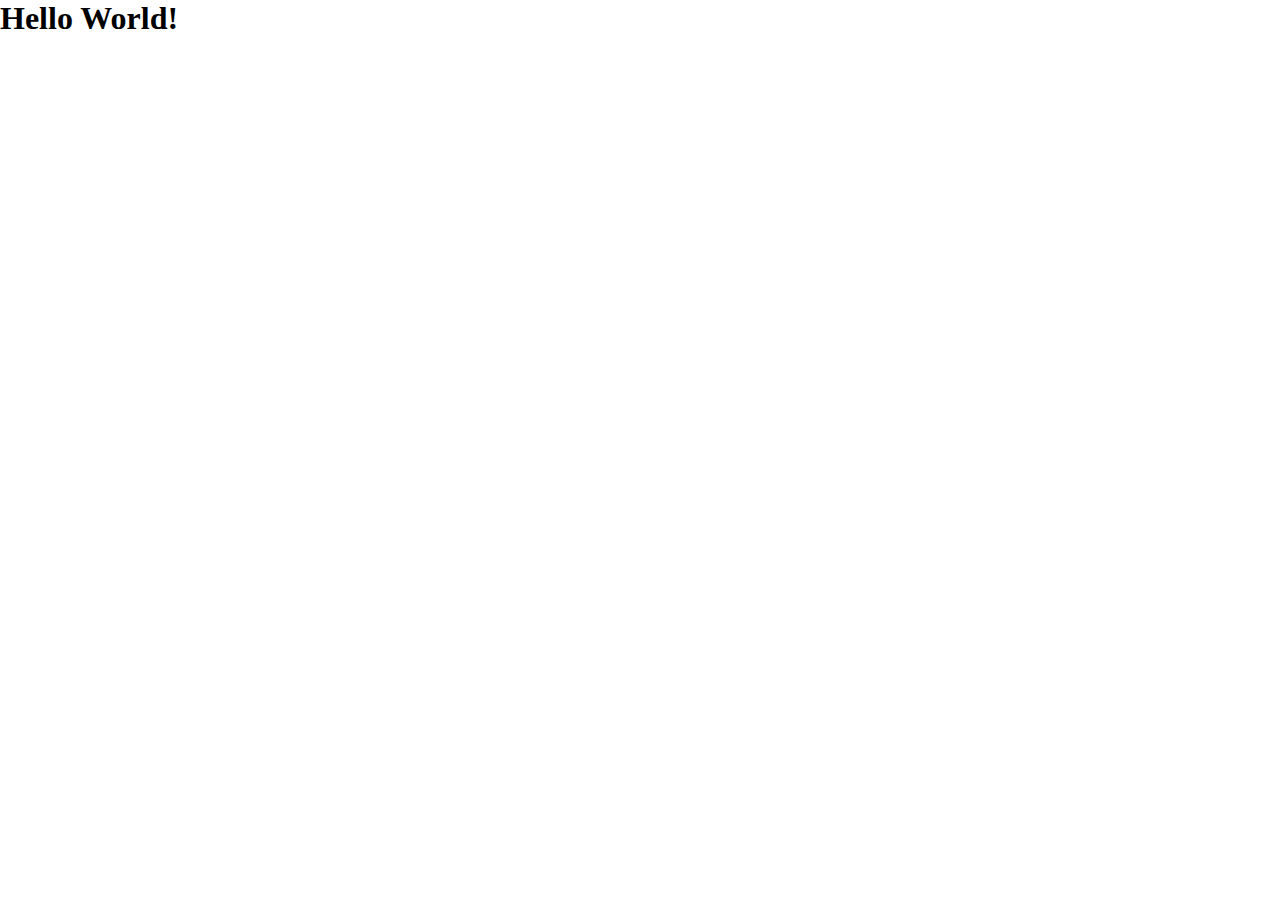
==== index.html @ be06c4e3 "Initial Commit" ====
<!DOCTYPE html>
<html lang="en">
<head>
  <meta charset="UTF-8" />
  <meta name="viewport" content="width=device-width, initial-scale=1.0" />
  <link rel="stylesheet" href="styles.css" />
  <title>Festa Junina PSI</title>
</head>
<body>
  <H1>Hello World!</H1>
</body>
</html>
---- styles.css ----
/* Global Styles */
* {
  margin: 0;
  padding: 0;
  box-sizing: border-box;
  -webkit-font-smoothing: antialiased;
  -moz-osx-font-smoothing: grayscale;
}
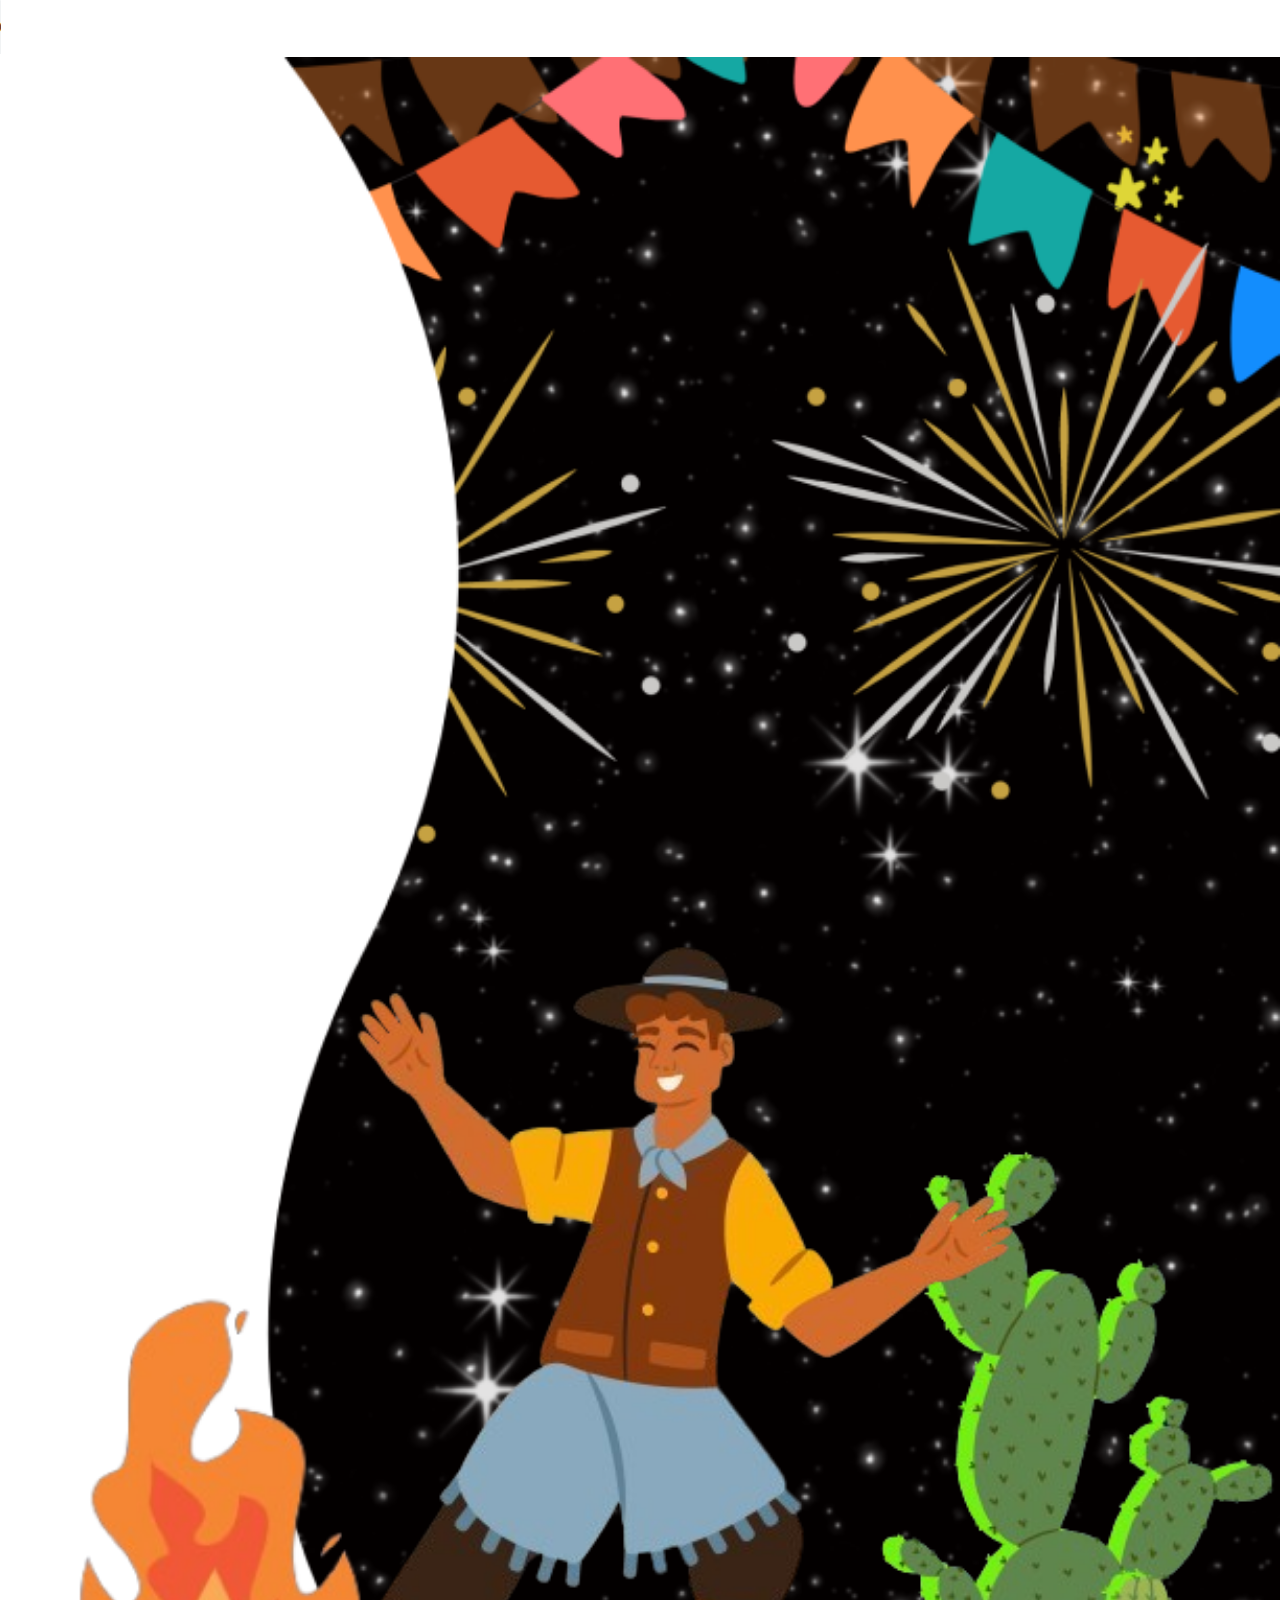
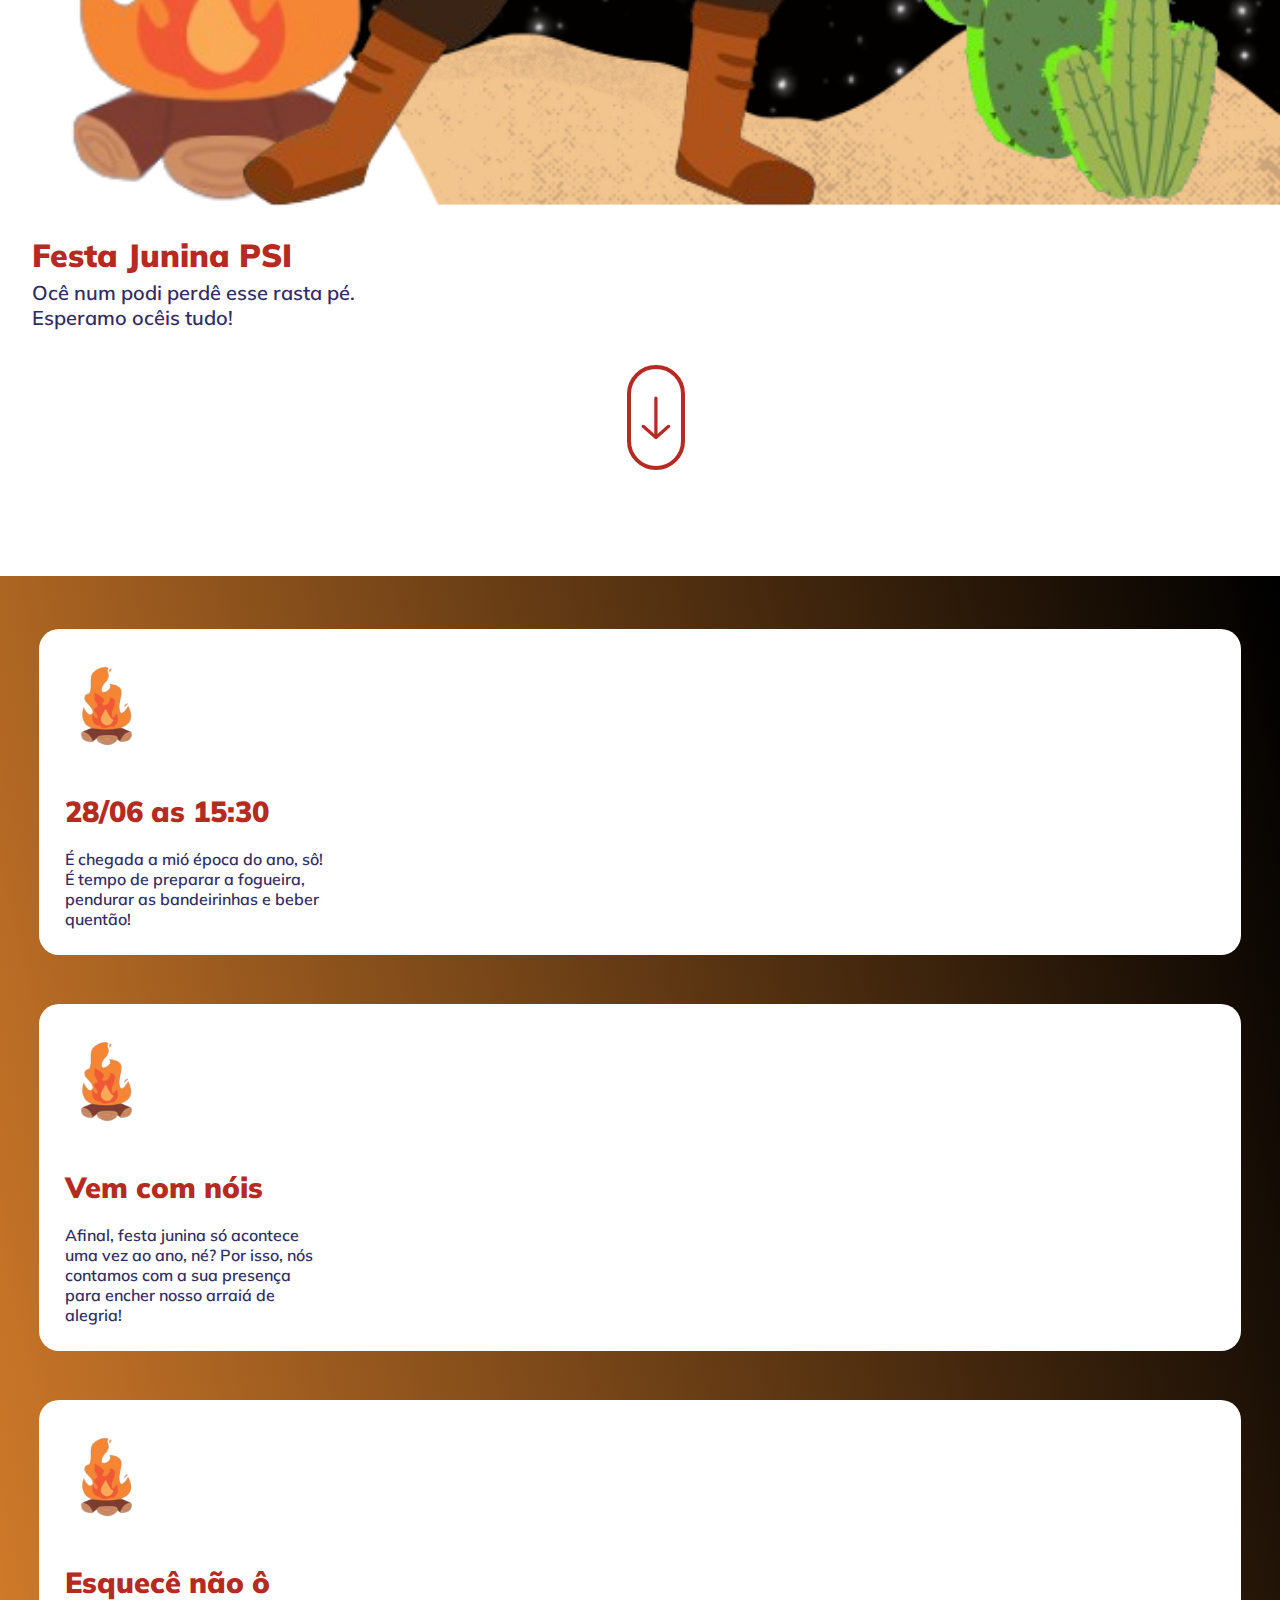
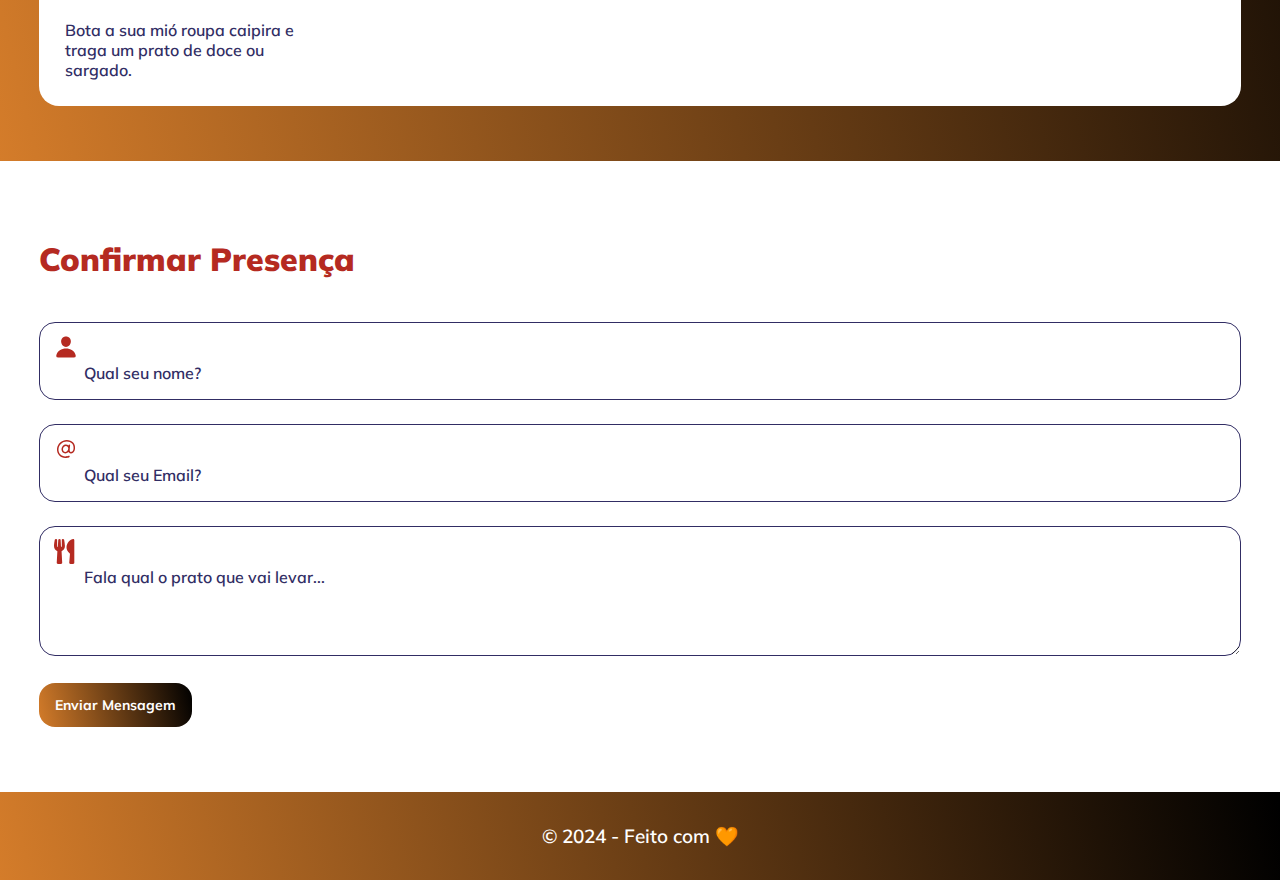
==== commit d4c686ba: "Project Finalization" ====
--- a/index.html
+++ b/index.html
@@ -1,12 +1,95 @@
 <!DOCTYPE html>
 <html lang="en">
 <head>
+  <link rel="preconnect" href="https://fonts.googleapis.com" />
+  <link rel="preconnect" href="https://fonts.gstatic.com" crossorigin />
   <meta charset="UTF-8" />
+  <meta http-equiv="X-UA-Compatible" content="IE=edge" />
   <meta name="viewport" content="width=device-width, initial-scale=1.0" />
+
+  <link
+      href="https://fonts.googleapis.com/css2?family=Mulish:wght@600;700;900&display=swap"
+      rel="stylesheet"
+    />
   <link rel="stylesheet" href="styles.css" />
   <title>Festa Junina PSI</title>
 </head>
 <body>
-  <H1>Hello World!</H1>
+  <audio autoplay controls>
+    <source src="./audio/Quadrilha.mp3" type="audio/mpeg">
+    Your browser does not support the audio tag.
+  </audio>
+  <section id="hero">
+    <div class="bumpkin">
+      <img src="./images/bumpkin.png" alt="" />
+    </div>
+    <div class="hero-cta">
+      <h1>Festa Junina PSI</h1>
+      <p>Ocê num podi perdê esse rasta pé.
+        <br> Esperamo ocêis tudo!</p>
+      <a href="#cards" class="button-down">
+        <img src="./images/arrow-down.svg" alt="" />
+      </a>
+      <br>
+    </div>
+  </section>
+  <section id="cards">
+    <div class="card">
+      <img src="./images/bonfire.svg" alt="" />
+      <div class="card-text">
+        <h3>28/06 as 15:30</h3>
+        <p>
+          É chegada a mió época do ano, sô! É tempo de preparar a fogueira, pendurar as bandeirinhas e beber quentão!
+        </p>
+      </div>
+    </div>
+    <div class="card">
+      <img src="./images/bonfire.svg" alt="" />
+      <div class="card-text">
+        <h3>Vem com nóis</h3>
+        <p>
+          Afinal, festa junina só acontece uma vez ao ano, né? Por isso, nós contamos com a sua presença para encher nosso arraiá de alegria!
+        </p>
+      </div>
+    </div>
+    <div class="card">
+      <img src="./images/bonfire.svg" alt="" />
+      <div class="card-text">
+        <h3>Esquecê não ô</h3>
+        <p>
+          Bota a sua mió roupa caipira e traga um prato de doce ou sargado.
+        </p>
+      </div>
+    </div>
+  </section>
+  <section id="contact">
+    <form 
+    action="https://formsubmit.co/matheus.dev23@gmail.com" 
+    method="POST"
+    >
+      <h2>Confirmar Presença</h2>
+      <fieldset>
+        <div class="input-wrapper">
+          <input id="name" type="text" name="text" placeholder="Qual seu nome?" required />
+        </div>
+        <div class="input-wrapper">
+          <input id="email" type="email" name="email" placeholder="Qual seu Email?" required />
+        </div>
+        <div class="input-wrapper">
+          <textarea id="food" name="textarea" placeholder="Fala qual o prato que vai levar..." required ></textarea>
+        </div>
+        <input type="hidden" name="_captcha" value="false">
+        <input type="hidden" name="_next" value="http://localhost:5500/obrigado.html">
+      </fieldset>
+
+      <button class="button" type="submit">Enviar Mensagem</button>
+    </form>
+    <div class="stars">
+     
+    </div>
+  </section>
+  <footer>
+    <p>&copy; 2024 - Feito com 🧡</p>
+  </footer>
 </body>
 </html>--- a/styles.css
+++ b/styles.css
@@ -5,4 +5,313 @@
   box-sizing: border-box;
   -webkit-font-smoothing: antialiased;
   -moz-osx-font-smoothing: grayscale;
+}
+
+
+:root {
+  font-size: 62.5%;
+  --base-font: 'Mulish', sans-serif;
+
+  /* Colors */
+  --white: #ffffff;
+  --light-gray: #f9f4fb;
+  --accent-color: #B52A21;
+  --text-base-color: #312d64;
+  --gradient-background: linear-gradient(76.21deg, #D47C2A 0%, #000000 99.68%);
+}
+
+html {
+  scroll-behavior: smooth;
+}
+
+body {
+  background: var(--white);
+  font-family: var(--base-font);
+}
+
+img {
+  width: 100%;
+}
+
+/* Typography */
+h1 {
+  font-size: 3.2rem;
+  line-height: 4rem;
+  font-weight: 900;
+  color: var(--accent-color);
+  margin: 1.7rem 0 0.5rem 0;
+
+}
+
+h2 {
+  font-size: 3.2rem;
+  line-height: 4rem;
+  font-weight: 900;
+  color: var(--accent-color);
+
+}
+
+h3 {
+  font-size: 2.9rem;
+  line-height: 3.6rem;
+  font-weight: 900;
+  color: var(--accent-color);
+  margin-bottom: 2rem;
+}
+
+p {
+  font-size: 1.6rem;
+  line-height: 2rem;
+  font-weight: 600;
+  color: var(--text-base-color);
+  text-decoration: none;
+}
+
+
+.obrigado {
+  width: 100%;
+  height: 100vh;
+
+  display: block;
+  align-items: center;
+  justify-content: center;
+
+  font-size: 3.2rem;
+  line-height: 4rem;
+  padding: 4rem;
+
+  height: 62.2rem;
+  margin: 0 auto;
+  background: url(./images/thanks.svg);
+  background-repeat: no-repeat;
+  background-position: right;
+
+}
+/* Form */
+button,
+input,
+fieldset,
+textarea {
+  border: none;
+  background: none;
+  font-family: var(--base-font);
+}
+
+/* Hero Section */
+#hero {
+  padding: 0 0rem 9.3rem 3.2rem;
+  width: 100%;
+}
+
+#hero .hero-cta p {
+  font-size: 2rem;
+  line-height: 2.5rem;
+  font-weight: 600;
+  color: var(--text-base-color);
+  margin-bottom: 3.5rem;
+}
+
+#hero .hero-cta .button-down {
+  width: 5.8rem;
+  height: 10.5rem;
+  border: 4px solid var(--accent-color);
+  border-radius: 76rem;
+  display: flex;
+  align-items: center;
+  justify-content: center;
+  margin: 0 auto;
+  transition: filter 300ms;
+}
+
+#hero .hero-cta .button-down:hover {
+  filter: brightness(0.7);
+}
+
+#hero .hero-cta .button-down img {
+  width: 3rem;
+}
+
+/* Cards Section */
+#cards {
+  width: 100%;
+  height: 100%;
+  background: var(--gradient-background);
+  padding: 5.3rem 3.9rem 5.5rem;
+  display: grid;
+  gap: 4.9rem;
+}
+
+#cards .card {
+  background: var(--white);
+  padding: 2.6rem;
+  border-radius: 2rem;
+}
+
+#cards .card img {
+  width: 8rem;
+  margin-bottom: 3.3rem;
+}
+
+#cards .card .card-text {
+  width: 26.5rem;
+}
+
+/* Contact Section */
+#contact {
+  width: 100%;
+  height: 100%;
+  padding: 7.8rem 3.9rem 6.5rem;
+}
+
+#contact form h2 {
+  margin-bottom: 4.3rem;
+}
+
+#contact form .input-wrapper {
+  margin-bottom: 2.4rem;
+}
+
+#contact form input,
+#contact form textarea {
+  width: 100%;
+  border: 0.15rem solid var(--text-base-color);
+  border-radius: 1.6rem;
+  padding: 4rem 1.6rem 1.6rem;
+  color: var(--text-base-color);
+  font-weight: 600;
+  font-size: 1.6rem;
+}
+
+#contact form textarea {
+  height: 13rem;
+  resize: vertical;
+}
+
+#contact form input::placeholder,
+#contact form textarea::placeholder {
+  color: var(--text-base-color);
+  font-weight: 600;
+  font-size: 1.6rem;
+  padding-left: 2.8rem;
+}
+
+
+#contact form button {
+  background: var(--gradient-background);
+  color: var(--white);
+  font-size: 1.4rem;
+  font-weight: 700;
+  line-height: 2.4rem;
+  padding: 1rem 1.6rem;
+  border-radius: 1.6rem;
+  cursor: pointer;
+  transition: filter 200ms;
+}
+
+#contact form button:hover {
+  filter: brightness(0.9);
+}
+
+#name {
+  background: url(./images/person.svg) no-repeat scroll 1.4rem 1.2rem;
+}
+
+#email {
+  background: url(./images/mail.svg) no-repeat scroll 1.4rem 1.2rem;
+}
+
+#food {
+  background: url(./images/food.svg) no-repeat scroll 1.4rem 1.2rem;
+}
+
+/* Footer Section */
+footer {
+  background: var(--gradient-background);
+
+  padding: 3.2rem 1.6rem;
+}
+
+footer p {
+  color: var(--white);
+  font-size: 1.9rem;
+  line-height: 2.4rem;
+  font-weight: 600;
+  text-align: center;
+}
+
+/* @media */
+
+@media (min-width: 1440px) {
+  /* Global Styles */
+  h1 {
+    font-size: 5.8rem;
+    line-height: 7.3rem;
+    margin: 0 0 0.8rem;
+  }
+
+  /* Hero Section */
+  #hero {
+    display: flex;
+    justify-content: space-between;
+    padding: 0 0rem 10rem 10.9rem;
+    max-height: 83.6rem;
+  }
+
+  #hero .hero-cta {
+    order: 1;
+    margin-top: 31.2rem;
+  }
+
+  #hero .bumpkin {
+    order: 2;
+  }
+
+  #hero .hero-cta p {
+    font-size: 3.2rem;
+    line-height: 4rem;
+    margin-bottom: 17.9rem;
+  }
+
+  #hero .hero-cta .button-down {
+    margin: 0;
+    justify-self: flex-end;
+  }
+
+  /* Cards Section */
+  #cards {
+    grid-template-columns: repeat(3, 1fr);
+    gap: 4rem;
+    padding: 6rem 8rem 6rem;
+  }
+
+  #cards .card {
+    padding: 3.2rem;
+    border-radius: 2.4rem;
+  }
+
+  #cards .card img {
+    width: 9.7rem;
+    margin-bottom: 2rem;
+  }
+
+  /* Contact Section */
+  #contact {
+    display: flex;
+    align-items: center;
+    gap: 9.2rem;
+    padding: 0;
+    height: 62.2rem;
+    margin: 0 auto;
+    background: url(./images/lightArt.svg);
+    background-repeat: no-repeat;
+    background-position: right;
+  }
+
+  #contact form {
+    flex: 1;
+    margin-left: 10.9rem;
+  }
+  #contact .stars {
+    flex: 1;
+  }
 }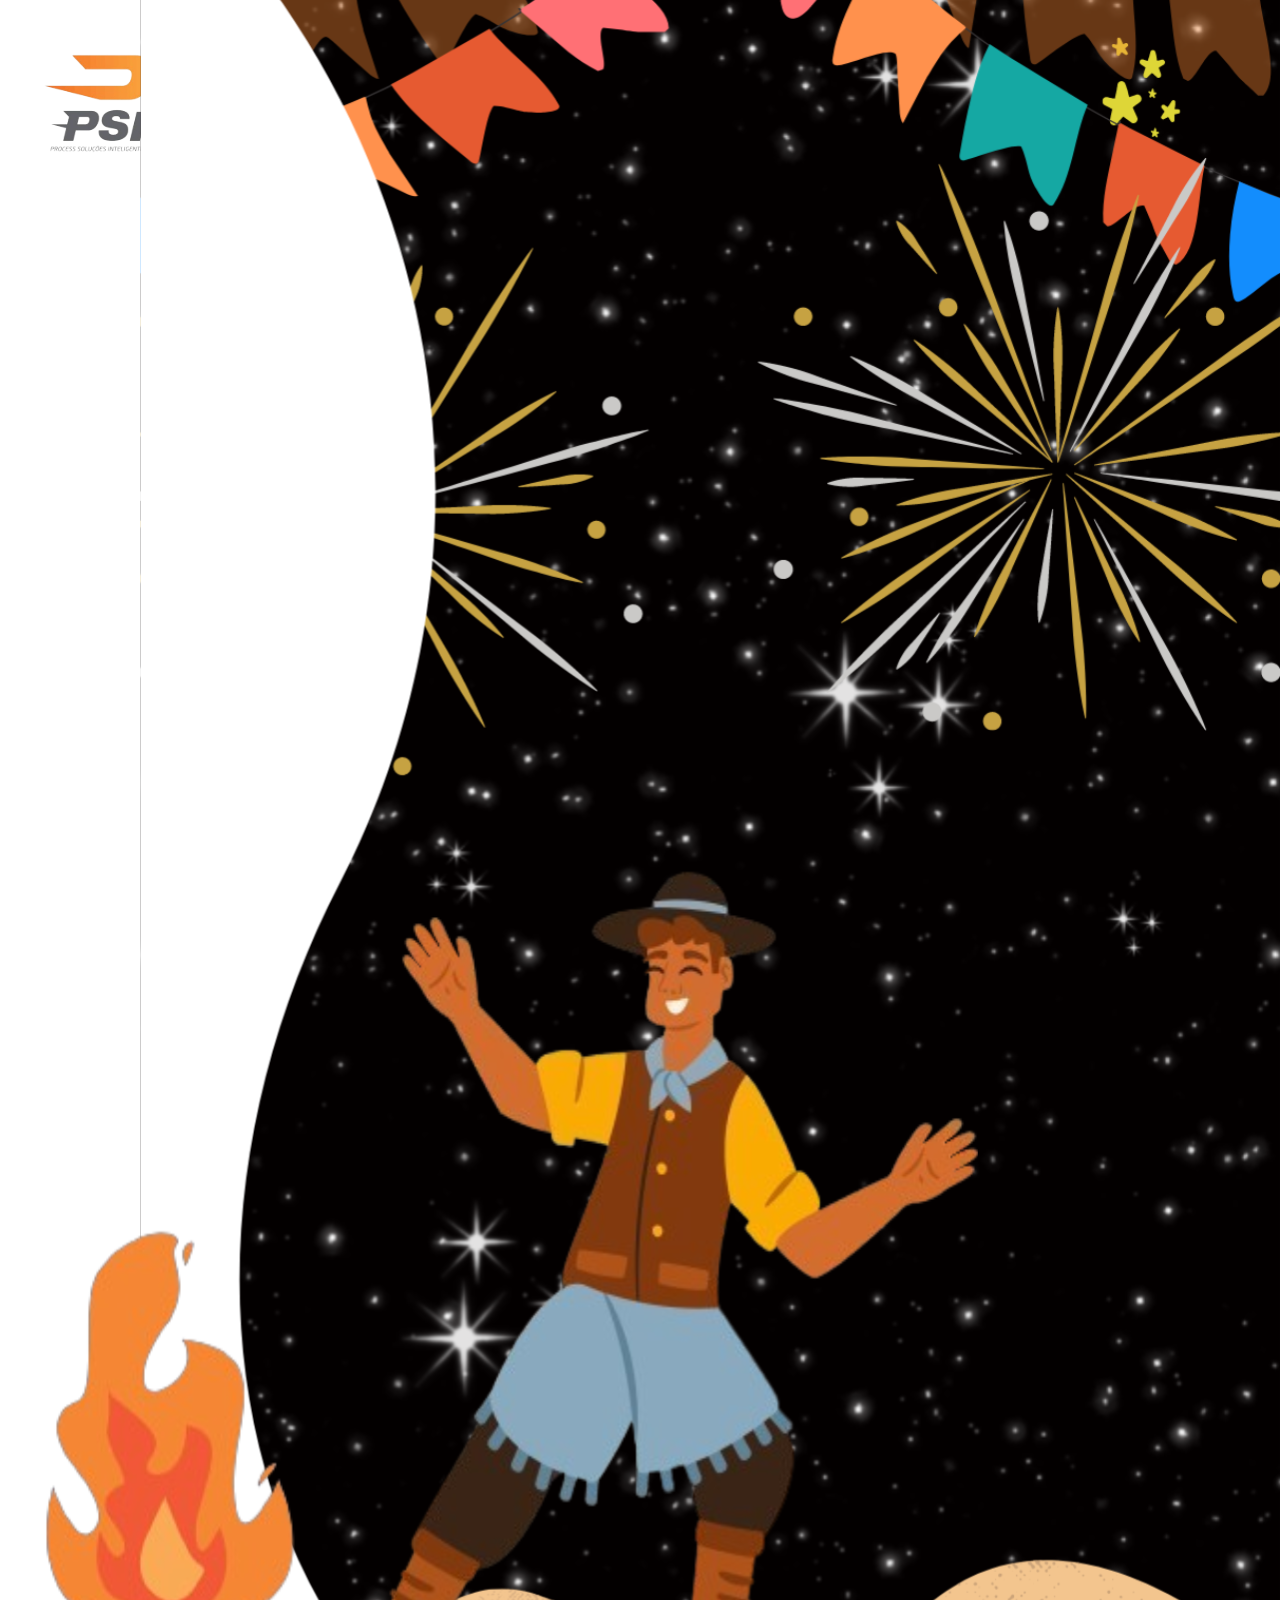
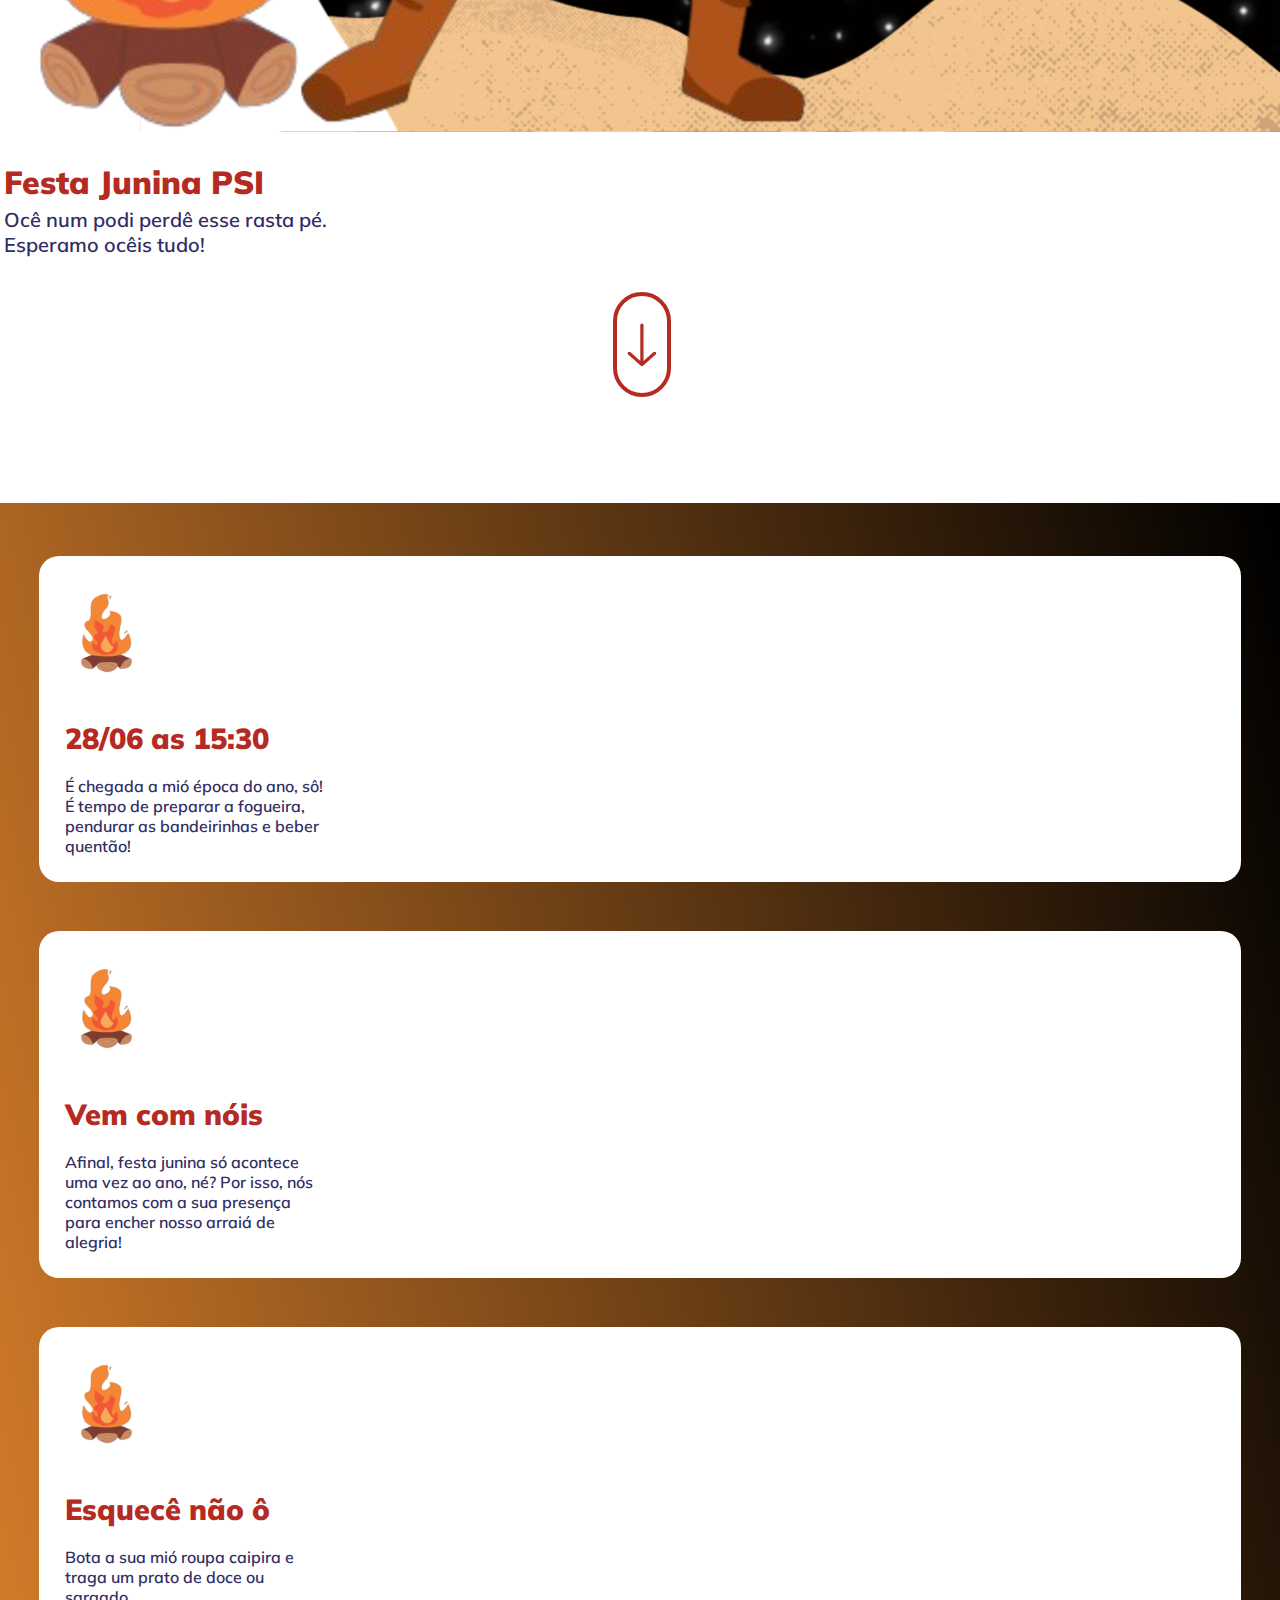
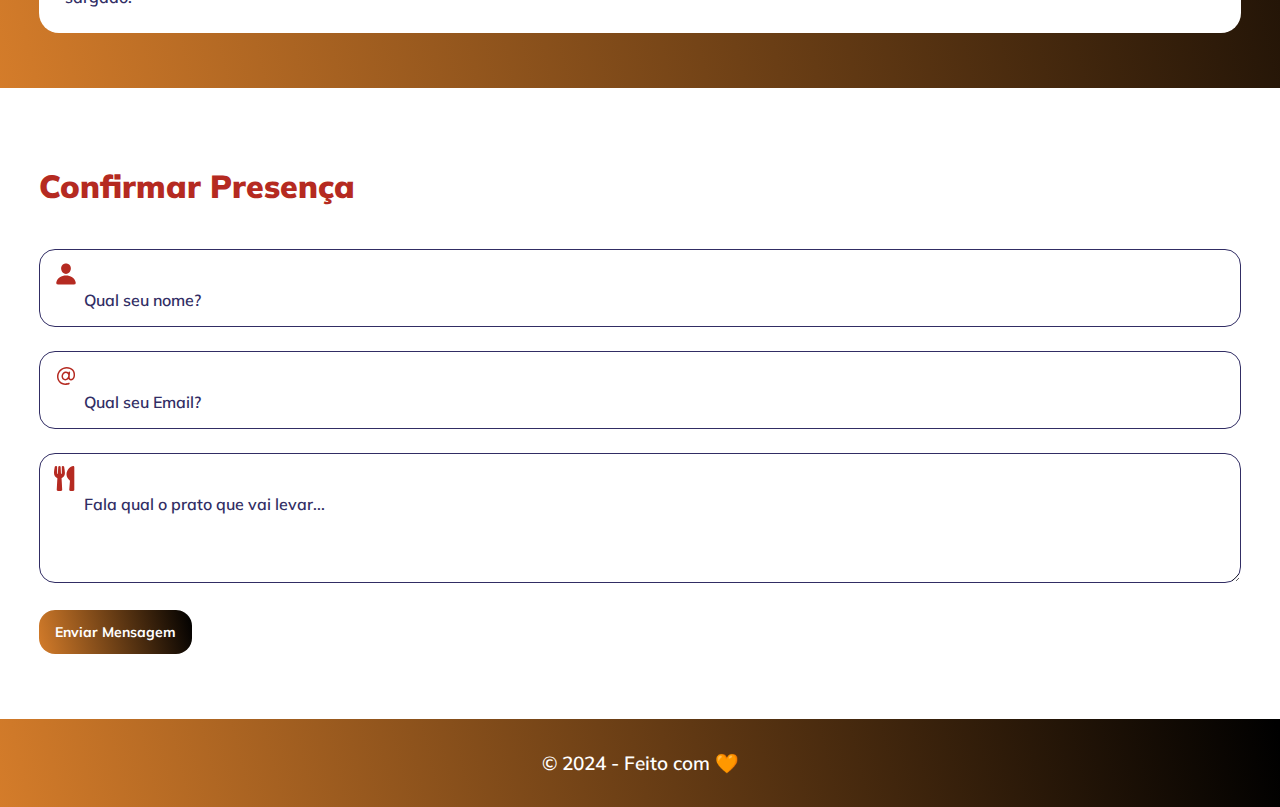
==== commit 4ae3a70c: "Add Logo" ====
--- a/index.html
+++ b/index.html
@@ -6,7 +6,6 @@
   <meta charset="UTF-8" />
   <meta http-equiv="X-UA-Compatible" content="IE=edge" />
   <meta name="viewport" content="width=device-width, initial-scale=1.0" />
-
   <link
       href="https://fonts.googleapis.com/css2?family=Mulish:wght@600;700;900&display=swap"
       rel="stylesheet"
@@ -15,14 +14,17 @@
   <title>Festa Junina PSI</title>
 </head>
 <body>
-  <audio autoplay controls>
-    <source src="./audio/Quadrilha.mp3" type="audio/mpeg">
-    Your browser does not support the audio tag.
-  </audio>
+  <header>
+    <audio autoplay>
+      <source src="./audio/Quadrilha.mp3" type="audio/mpeg">
+      Your browser does not support the audio tag.
+    </audio>
+  </header>
   <section id="hero">
     <div class="bumpkin">
-      <img src="./images/bumpkin.png" alt="" />
+      <img src="./images/bumpkin.svg" alt="" />
     </div>
+   
     <div class="hero-cta">
       <h1>Festa Junina PSI</h1>
       <p>Ocê num podi perdê esse rasta pé.
--- a/styles.css
+++ b/styles.css
@@ -99,8 +99,11 @@
 
 /* Hero Section */
 #hero {
-  padding: 0 0rem 9.3rem 3.2rem;
-  width: 100%;
+  padding: 0 0rem 9.3rem 0.4rem;
+  width: 100%;
+  background: url(./images/logoPSI.svg);
+  background-repeat: no-repeat;
+
 }
 
 #hero .hero-cta p {
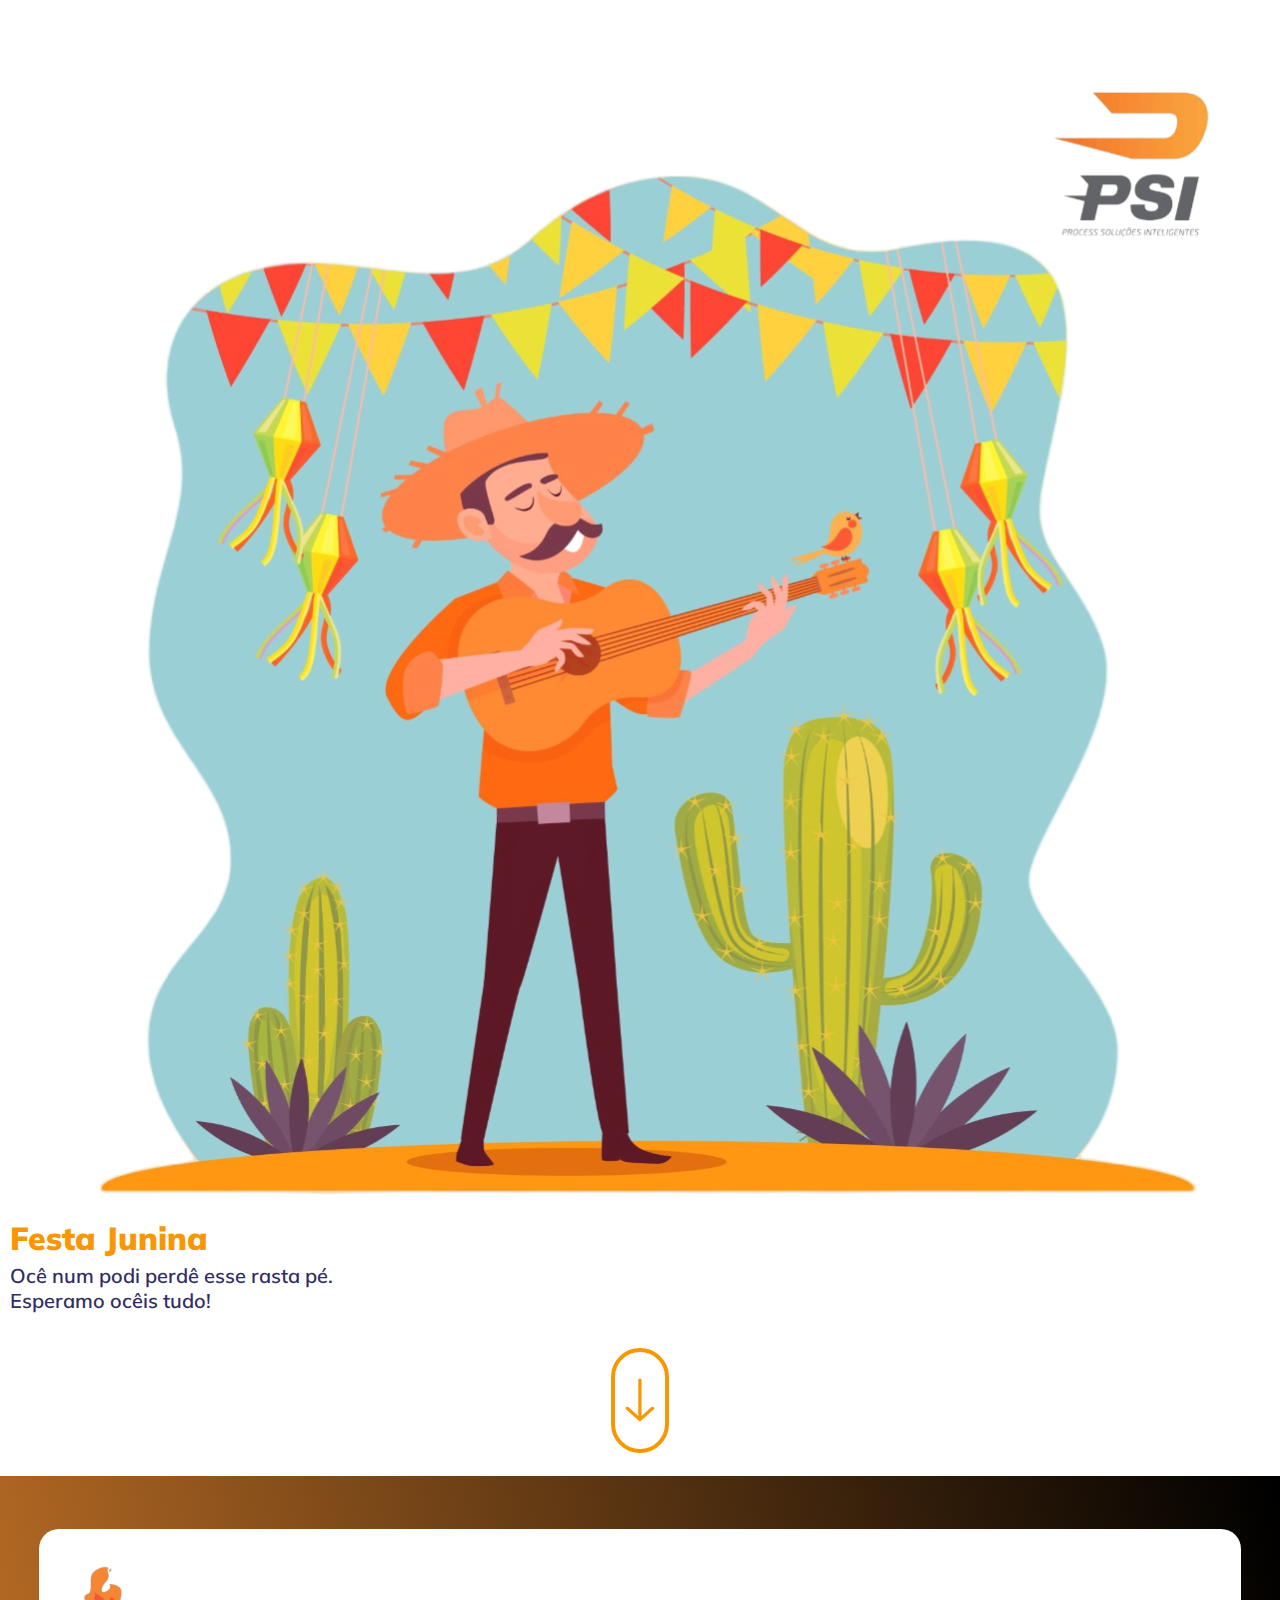
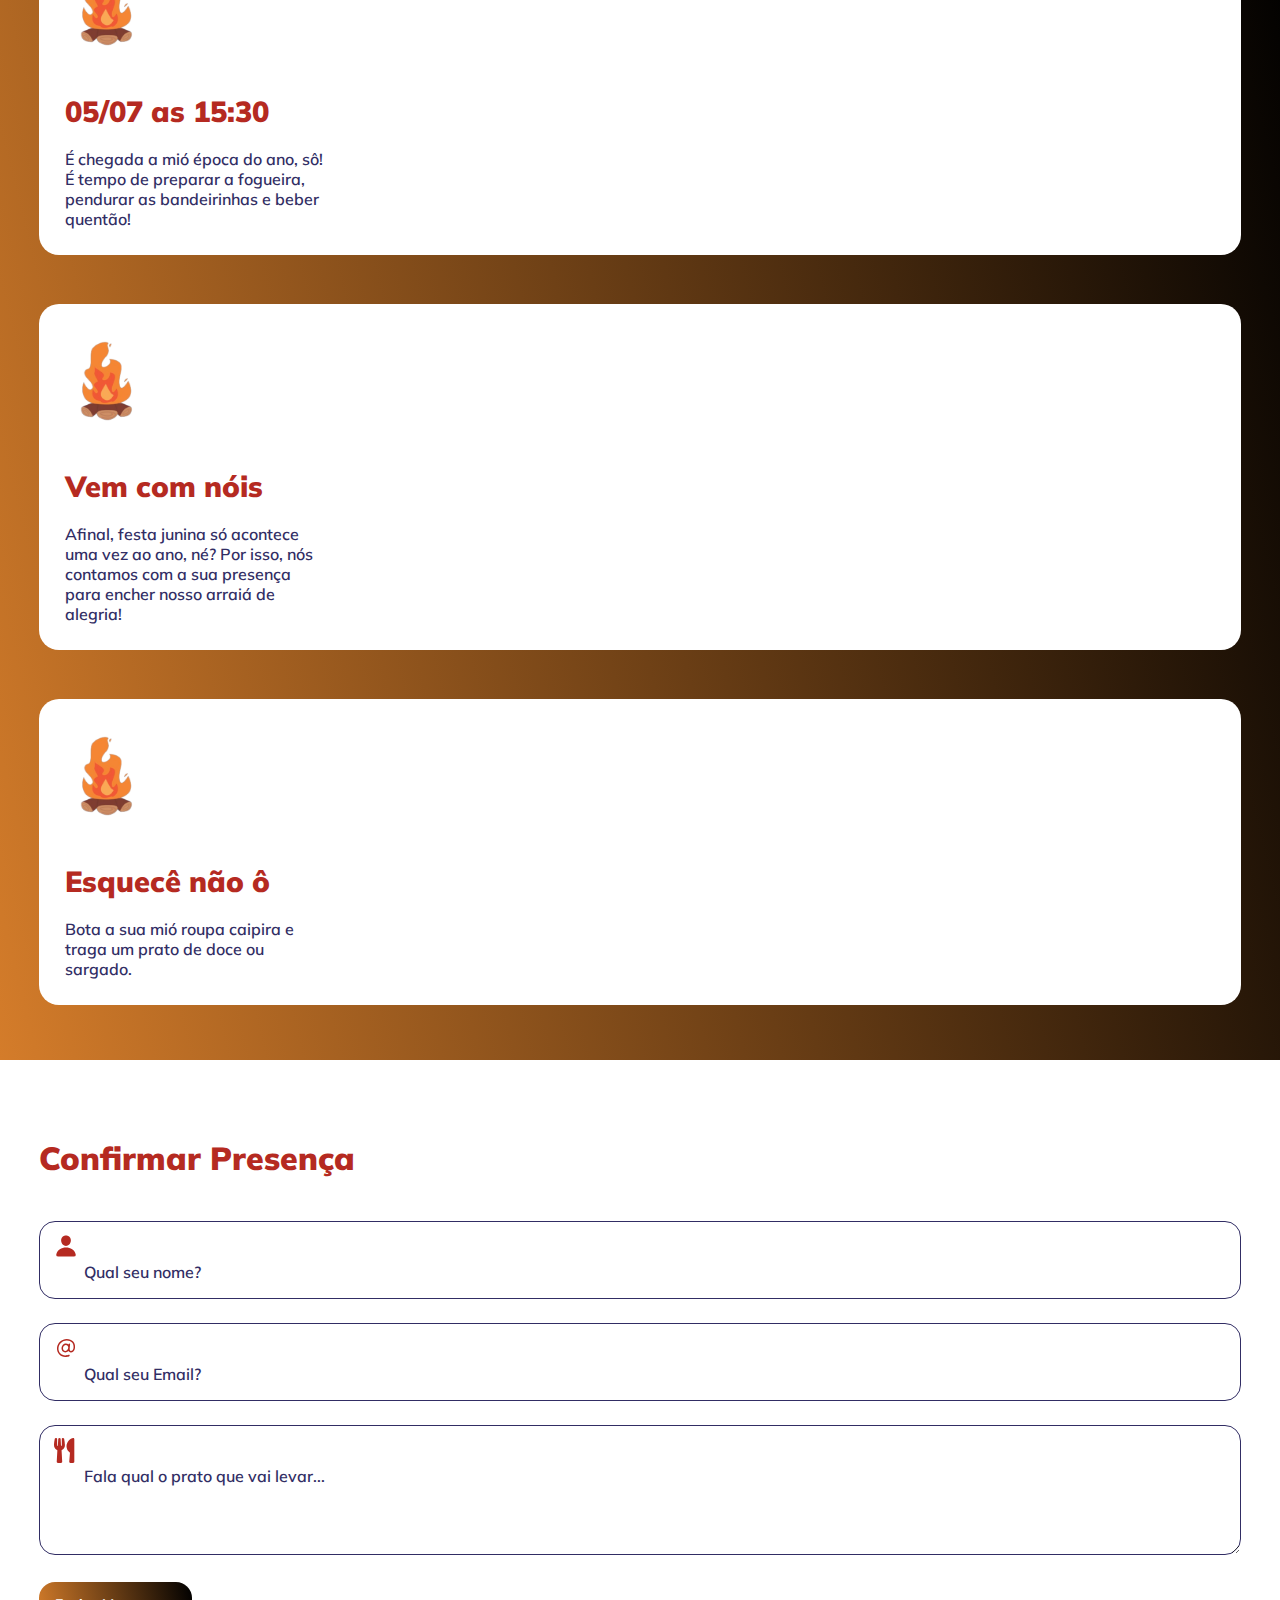
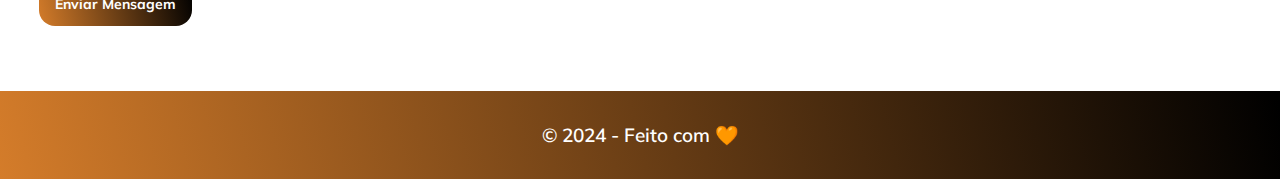
==== commit bbfb877d: "Adequações" ====
--- a/index.html
+++ b/index.html
@@ -11,7 +11,7 @@
       rel="stylesheet"
     />
   <link rel="stylesheet" href="styles.css" />
-  <title>Festa Junina PSI</title>
+  <title>Festa Junina</title>
 </head>
 <body>
   <header>
@@ -22,11 +22,11 @@
   </header>
   <section id="hero">
     <div class="bumpkin">
-      <img src="./images/bumpkin.svg" alt="" />
+      <img src="./images/back-june.svg" alt="" />
     </div>
    
     <div class="hero-cta">
-      <h1>Festa Junina PSI</h1>
+      <h1>Festa Junina</h1>
       <p>Ocê num podi perdê esse rasta pé.
         <br> Esperamo ocêis tudo!</p>
       <a href="#cards" class="button-down">
@@ -39,7 +39,7 @@
     <div class="card">
       <img src="./images/bonfire.svg" alt="" />
       <div class="card-text">
-        <h3>28/06 as 15:30</h3>
+        <h3>05/07 as 15:30</h3>
         <p>
           É chegada a mió época do ano, sô! É tempo de preparar a fogueira, pendurar as bandeirinhas e beber quentão!
         </p>
--- a/styles.css
+++ b/styles.css
@@ -99,11 +99,16 @@
 
 /* Hero Section */
 #hero {
-  padding: 0 0rem 9.3rem 0.4rem;
-  width: 100%;
-  background: url(./images/logoPSI.svg);
-  background-repeat: no-repeat;
-
+  padding: 1rem;
+  width: 100%;
+}
+#hero .img {
+  background: cover;
+  position: flex;
+}
+
+#hero .hero-cta h1 {
+  color: #f89703;
 }
 
 #hero .hero-cta p {
@@ -117,7 +122,7 @@
 #hero .hero-cta .button-down {
   width: 5.8rem;
   height: 10.5rem;
-  border: 4px solid var(--accent-color);
+  border: 4px solid #f89703;
   border-radius: 76rem;
   display: flex;
   align-items: center;
@@ -269,6 +274,10 @@
     order: 2;
   }
 
+  #hero .hero-cta h1 {
+    color: #f89703;
+  }
+
   #hero .hero-cta p {
     font-size: 3.2rem;
     line-height: 4rem;
@@ -305,7 +314,7 @@
     padding: 0;
     height: 62.2rem;
     margin: 0 auto;
-    background: url(./images/lightArt.svg);
+    background: url(./images/back-contact.svg);
     background-repeat: no-repeat;
     background-position: right;
   }
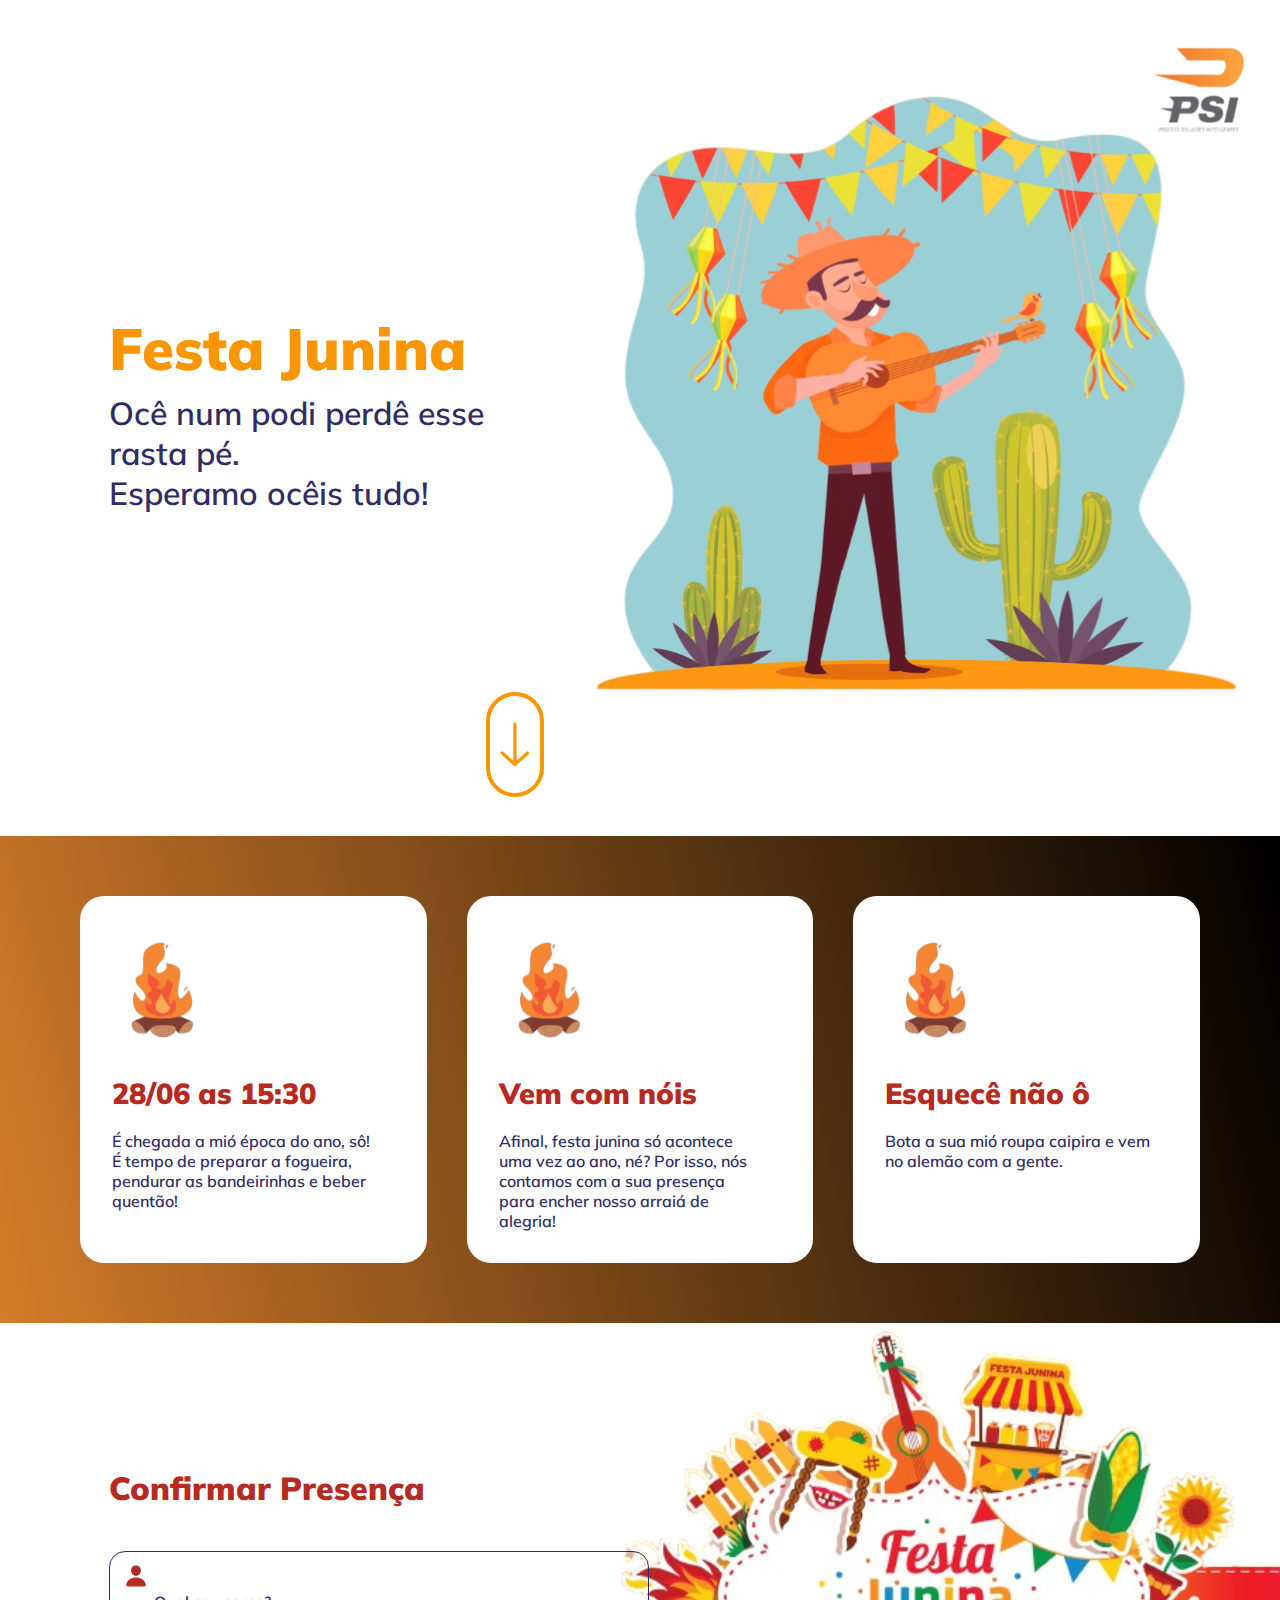
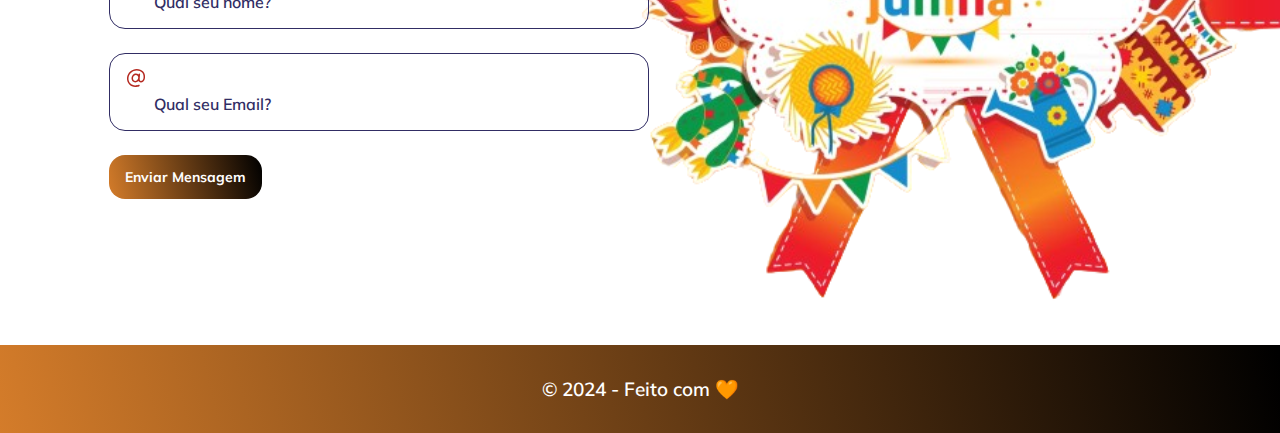
==== commit a05c69f9: "Ajuste Horario" ====
--- a/index.html
+++ b/index.html
@@ -39,7 +39,7 @@
     <div class="card">
       <img src="./images/bonfire.svg" alt="" />
       <div class="card-text">
-        <h3>05/07 as 15:30</h3>
+        <h3>28/06 as 15:30</h3>
         <p>
           É chegada a mió época do ano, sô! É tempo de preparar a fogueira, pendurar as bandeirinhas e beber quentão!
         </p>
@@ -59,7 +59,7 @@
       <div class="card-text">
         <h3>Esquecê não ô</h3>
         <p>
-          Bota a sua mió roupa caipira e traga um prato de doce ou sargado.
+          Bota a sua mió roupa caipira e vem no alemão com a gente.
         </p>
       </div>
     </div>
@@ -77,11 +77,8 @@
         <div class="input-wrapper">
           <input id="email" type="email" name="email" placeholder="Qual seu Email?" required />
         </div>
-        <div class="input-wrapper">
-          <textarea id="food" name="textarea" placeholder="Fala qual o prato que vai levar..." required ></textarea>
-        </div>
         <input type="hidden" name="_captcha" value="false">
-        <input type="hidden" name="_next" value="http://localhost:5500/obrigado.html">
+        <input type="hidden" name="_next" value="https://o-carvalho.github.io/festaJunina/obrigado.html">
       </fieldset>
 
       <button class="button" type="submit">Enviar Mensagem</button>
@@ -94,4 +91,4 @@
     <p>&copy; 2024 - Feito com 🧡</p>
   </footer>
 </body>
-</html>+</html>
--- a/styles.css
+++ b/styles.css
@@ -249,7 +249,7 @@
 
 /* @media */
 
-@media (min-width: 1440px) {
+@media (min-width: 940px) {
   /* Global Styles */
   h1 {
     font-size: 5.8rem;
@@ -326,4 +326,4 @@
   #contact .stars {
     flex: 1;
   }
-}+}
